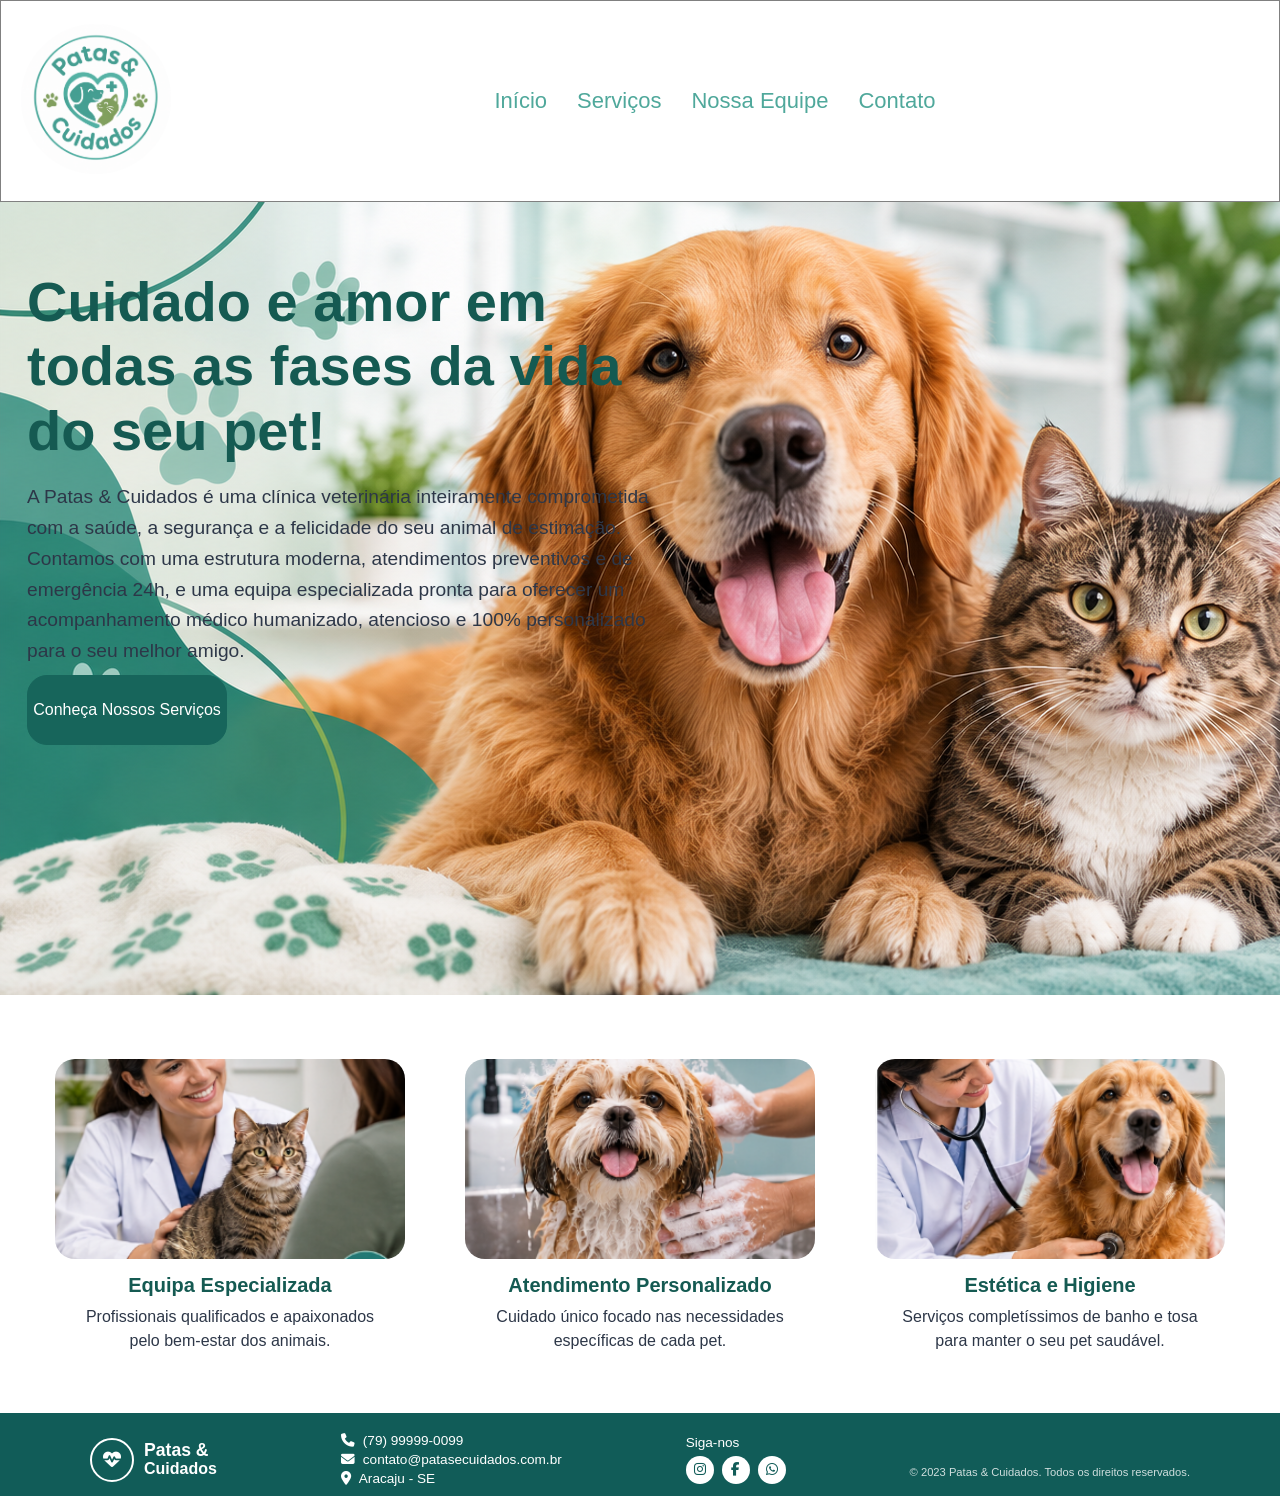
==== index.html @ 7f219e51 "." ====
<!DOCTYPE html>
<html lang="pt-br">

<head>
    <meta charset="UTF-8">
    <meta name="viewport" content="width=device-width, initial-scale=1.0">
    <title>Patas & Cuidados</title>
    <link rel="stylesheet" href="./style.css">
    <script src="./script.js" defer></script>
    <link rel="stylesheet" href="https://cdnjs.cloudflare.com/ajax/libs/font-awesome/6.5.1/css/all.min.css">
</head>

<body>
    <div class="top">
        <div class="logo">
            <img src="./imgs/logo.png" alt="">
        </div>
        <div class="nav">
            <a href="./index.html">Início</a>
            <a href="./services.html">Serviços</a>
            <a href="">Nossa Equipe</a>
            <a href="">Contato</a>
        </div>
        <div></div>
    </div>
    <section class="info">
        <div class="banner">
            <img src="./imgs/banner.png" alt="">
        </div>
        <div class="txt-info">
            <h2>Cuidado e amor em todas as fases da vida do seu pet!</h2>
            <p>A Patas & Cuidados é uma clínica veterinária inteiramente comprometida com a saúde, a segurança e a
                felicidade do seu animal de estimação. Contamos com uma estrutura moderna, atendimentos preventivos e de
                emergência 24h, e uma equipa especializada pronta para oferecer um acompanhamento médico humanizado,
                atencioso e 100% personalizado para o seu melhor amigo.</p>
        </div>
        <div class="button-info">
            <button>Conheça Nossos Serviços</button>
        </div>
        <section class="info-complement">
            <div class="card">
                <img src="./imgs/img3.png" alt="Atendimento clínico para cão">
                <h3>Equipa Especializada</h3>
                <p>Profissionais qualificados e apaixonados pelo bem-estar dos animais.</p>
            </div>

            <div class="card">
                <img src="./imgs/img2.png" alt="Consulta para gato">
                <h3>Atendimento Personalizado</h3>
                <p>Cuidado único focado nas necessidades específicas de cada pet.</p>
            </div>

            <div class="card">
                <img src="./imgs/img1.png" alt="Banho e tosa de cão">
                <h3>Estética e Higiene</h3>
                <p>Serviços completíssimos de banho e tosa para manter o seu pet saudável.</p>
            </div>
        </section>
        <footer class="footer-patas">
            <div class="footer-container">
                <div class="footer-brand">
                    <div class="logo-icon">
                        <i class="fa-solid fa-heart-pulse"></i>
                    </div>
                    <div class="brand-text">
                        <span class="title">Patas &amp;</span>
                        <span class="subtitle">Cuidados</span>
                    </div>
                </div>

                <div class="footer-contact">
                    <p><i class="fa-solid fa-phone"></i> (79) 99999-0099</p>
                    <p><i class="fa-solid fa-envelope"></i> contato@patasecuidados.com.br</p>
                    <p><i class="fa-solid fa-location-dot"></i> Aracaju - SE</p>
                </div>

                <div class="footer-social">
                    <span>Siga-nos</span>
                    <div class="social-icons">
                        <a href="https://www.instagram.com/sua_pagina" target="_blank" rel="noopener noreferrer"
                            aria-label="Instagram">
                            <i class="fa-brands fa-instagram"></i>
                        </a>
                        <a href="https://www.facebook.com/sua_pagina" target="_blank" rel="noopener noreferrer"
                            aria-label="Facebook">
                            <i class="fa-brands fa-facebook-f"></i>
                        </a>
                        <a href="https://wa.me/5579999990099" target="_blank" rel="noopener noreferrer"
                            aria-label="WhatsApp">
                            <i class="fa-brands fa-whatsapp"></i>
                        </a>
                    </div>
                </div>

                <div class="footer-bottom">
                    <p>&copy; 2023 Patas &amp; Cuidados. Todos os direitos reservados.</p>
                </div>
        </footer>
</body>

</html>
---- style.css ----
* {
    padding: 0;
    margin: 0;
    font-family: sans-serif;
}

.top {
    display: flex;
    background-color: #FFFFFF;
    justify-content: space-between;
    align-items: center;
    color: #2D3748;
    min-height: 200px;
    border: 1px solid gray;
}

.logo img {
    width: 150px;
    border-radius: 50%;
    margin-top: 20px;
    margin-left: 20px;
    margin-bottom: 20px;
}

.nav {
    font-size: 22px;
    display: flex;
    gap: 30px;
    text-align: center;
    align-items: center;
    margin-right: 20px;
}

.nav a:hover {
    transform: translateY(-5px);
    transition: 0.5s ease;
    color:#2D3748;
}

.nav a {
    text-decoration: none;
    color: #4FA89B;
}

.banner {
    position: relative;
}

.txt-info {
    position: absolute;
    top: 30vh;
    left: 3vh;
    max-width: 650px;
    display: flex;
    flex-direction: column;
    align-items: flex-start;
}

.txt-info h2 {
    font-size: 3.5rem;
    line-height: 1.15;
    color: #155A52;
    margin-bottom: 1.2rem;
    font-weight: 700;
}

.txt-info p {
    font-size: 1.2rem;
    line-height: 1.6;
    color: #2D3748;
    margin-bottom: 2rem;
}

.button-info {
    position: absolute;
    top: 75vh;
    left: 3vh;
}

.button-info button {
    width: 200px;
    height: 70px;
    border-radius: 20px;
    font-size: 1rem;
    border: 1px solid #17655B;
    background-color: #17655B;
    color: #FFFFFF;
}
.button-info button:hover{
    color: white;
    background-color:#2D3748;
    transform: translateY(-5px);
    transition: 0.3s ease;
}

.info-complement {
    display: flex;
    justify-content: space-between;
    gap: 30px;
    margin: 60px 40px;
}

.card {
    flex: 1;
    display: flex;
    flex-direction: column;
    align-items: center;
    text-align: center;
}

.card img {
    width: 100%;
    max-width: 350px;
    height: 200px;
    object-fit: cover;
    border-radius: 20px;
    margin-bottom: 15px;
}

.card h3 {
    font-size: 1.25rem;
    color: #155A52;
    margin-bottom: 8px;
    font-weight: 700;
}

.card p {
    font-size: 1rem;
    color: #2D3748;
    line-height: 1.5;
    max-width: 300px;
}

.banner2 {
    position: relative;
    width: 100%;
}

.img-banner2 {
    position: relative;
    width: 100%;
}

.img-banner2 img {
    width: 100%;
    display: block;
}

.txt {
    position: absolute;
    top: 30%;
    left: 6%;
    transform: translateY(-50%);
    color: #ffffff;
}

.txt h2 {
    font-size: 2.5rem;
}

.txt span {
    font-size: 1.5rem;
}

.secao-services {
    position: relative;
    max-width: 1000px;
    margin: 40px auto;
    padding: 0 20px;
    text-align: center;
}

.container-services {
    display: flex;
    flex-wrap: wrap;
    justify-content: center;
    gap: 25px;
}

.card-servico {
    border: 1px solid rgb(131, 130, 130);
    border-radius: 20px;
    padding: 15px;
    width: 220px;
    box-shadow: 0 4px 6px rgba(0, 0, 0, 0.05);
    transition: transform 0.2s ease;
    display: flex;
    flex-direction: column;
    align-items: center;
}

.card-servico img {
    width: 220px;
    border-radius: 20px;
}

.card-servico button {
    width: 120px;
    height: 35px;
    background-color: #17655B;
    border: 2px solid #17655B;
    color: white;
    margin-top: 10px;
    border-radius: 20px;
}

.card-servico h3 {
    font-size: 18px;
    margin: 12px 0 6px;
}

.card-servico p {
    font-size: 1.1rem;
    margin: 0;
}
.card-servico span{
    font-weight: bold;
    font-size: 16px;
    margin: 3px;
}


.footer-patas {
    background-color: #115c58;
    color: #ffffff;
    font-family: Arial, sans-serif;
    padding: 20px 20px 10px 20px;
    width: 100%;
    box-sizing: border-box;
}

.footer-container {
    max-width: 1100px;
    margin: 0 auto;
    display: flex;
    justify-content: space-between;
    align-items: center;
    flex-wrap: wrap;
    gap: 20px;
}

.footer-brand {
    display: flex;
    align-items: center;
    gap: 10px;
}

.footer-brand .logo-icon {
    border: 2px solid #ffffff;
    border-radius: 50%;
    width: 40px;
    height: 40px;
    display: flex;
    align-items: center;
    justify-content: center;
    font-size: 18px;
}

.footer-brand .brand-text {
    display: flex;
    flex-direction: column;
    line-height: 1.1;
}

.footer-brand .title {
    font-weight: bold;
    font-size: 1.1rem;
}

.footer-brand .subtitle {
    font-weight: bold;
    font-size: 1rem;
}

.footer-contact {
    display: flex;
    flex-direction: column;
    gap: 4px;
    font-size: 0.85rem;
}

.footer-contact p {
    margin: 0;
    display: flex;
    align-items: center;
    gap: 8px;
}

.footer-social {
    display: flex;
    flex-direction: column;
    gap: 6px;
}

.footer-social span {
    font-size: 0.85rem;
}

.social-icons {
    display: flex;
    gap: 8px;
}

.social-icons a {
    color: #115c58;
    background-color: #ffffff;
    width: 28px;
    height: 28px;
    border-radius: 50%;
    display: flex;
    align-items: center;
    justify-content: center;
    text-decoration: none;
    font-size: 0.85rem;
}

.footer-bottom {
    margin-top: 15px;
    padding-top: 10px;
    text-align: center;
}

.footer-bottom p {
    margin: 0;
    font-size: 0.7rem;
    opacity: 0.8;
}

@media (max-width: 768px) {
    .footer-container {
        flex-direction: column;
        align-items: flex-start;
    }
}
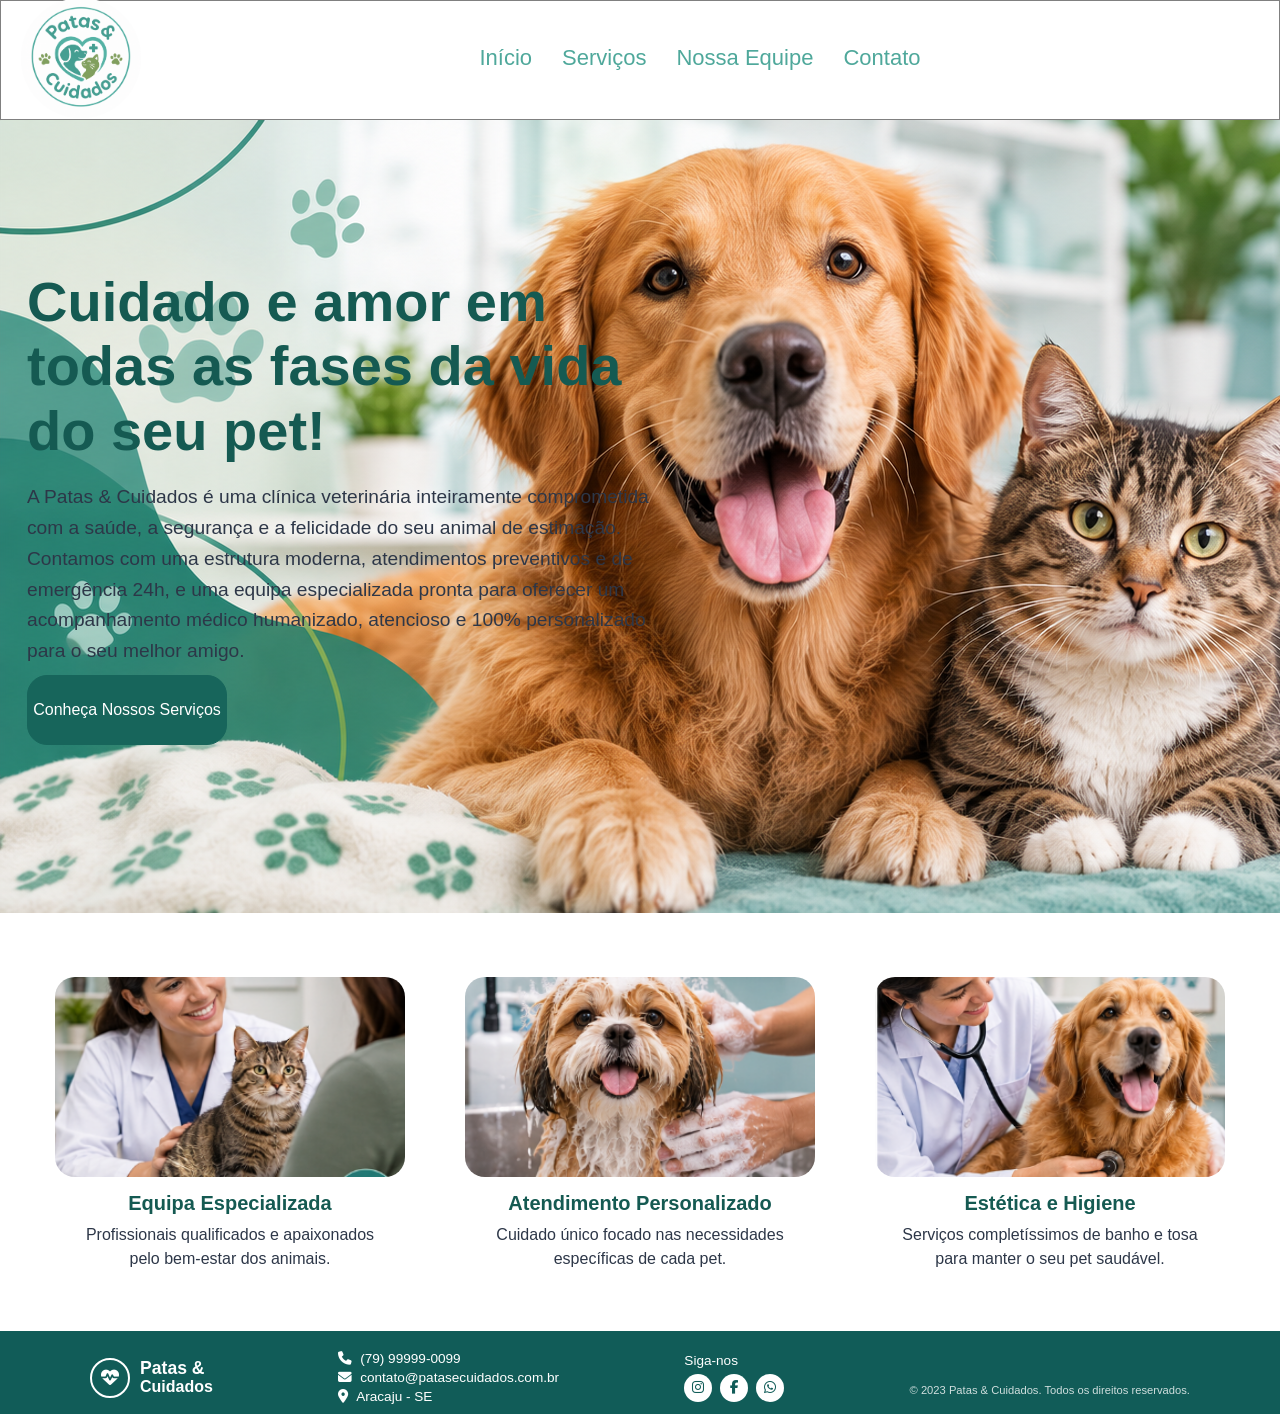
==== commit ced1fd47: "." ====
--- a/index.html
+++ b/index.html
@@ -18,8 +18,8 @@
         <div class="nav">
             <a href="./index.html">Início</a>
             <a href="./services.html">Serviços</a>
-            <a href="">Nossa Equipe</a>
-            <a href="">Contato</a>
+            <a href="./team.html">Nossa Equipe</a>
+            <a href="./contato.html">Contato</a>
         </div>
         <div></div>
     </div>
--- a/style.css
+++ b/style.css
@@ -1,21 +1,28 @@
+/* ==========================================================================
+   1. RESET E ESTILOS GERAIS
+   ========================================================================== */
 * {
     padding: 0;
     margin: 0;
     font-family: sans-serif;
-}
-
+    box-sizing: border-box;
+}
+
+/* ==========================================================================
+   2. CABEÇALHO / NAVEGAÇÃO (.top)
+   ========================================================================== */
 .top {
     display: flex;
     background-color: #FFFFFF;
     justify-content: space-between;
     align-items: center;
     color: #2D3748;
-    min-height: 200px;
+    max-height: 120px;
     border: 1px solid gray;
 }
 
 .logo img {
-    width: 150px;
+    width: 120px;
     border-radius: 50%;
     margin-top: 20px;
     margin-left: 20px;
@@ -31,17 +38,24 @@
     margin-right: 20px;
 }
 
-.nav a:hover {
-    transform: translateY(-5px);
-    transition: 0.5s ease;
-    color:#2D3748;
-}
 
 .nav a {
     text-decoration: none;
     color: #4FA89B;
-}
-
+    position: relative;
+    padding-bottom: 4px;
+    transition: color 0.2s ease;
+}
+
+.nav a:hover {
+    transform: translateY(-5px);
+    transition: 0.2s ease;
+    color: #2D3748;
+}
+
+/* ==========================================================================
+   3. BANNERS & SEÇÃO DE INFORMAÇÕES
+   ========================================================================== */
 .banner {
     position: relative;
 }
@@ -86,9 +100,10 @@
     background-color: #17655B;
     color: #FFFFFF;
 }
-.button-info button:hover{
+
+.button-info button:hover {
     color: white;
-    background-color:#2D3748;
+    background-color: #2D3748;
     transform: translateY(-5px);
     transition: 0.3s ease;
 }
@@ -148,20 +163,25 @@
 
 .txt {
     position: absolute;
-    top: 30%;
+    top: 22%;
     left: 6%;
     transform: translateY(-50%);
     color: #ffffff;
 }
 
 .txt h2 {
-    font-size: 2.5rem;
-}
-
-.txt span {
-    font-size: 1.5rem;
-}
-
+    font-size: 2.3rem;
+    margin-bottom: 9px;
+}
+
+.txt span,
+.txt_team p {
+    font-size: 1.4rem;
+}
+
+/* ==========================================================================
+   4. SEÇÕES DE SERVIÇOS E EQUIPE
+   ========================================================================== */
 .secao-services {
     position: relative;
     max-width: 1000px;
@@ -177,8 +197,23 @@
     gap: 25px;
 }
 
-.card-servico {
-    border: 1px solid rgb(131, 130, 130);
+.secao-team {
+    min-width: 1200px;
+    margin: 40px auto;
+    padding: 0 20px;
+    text-align: center;
+}
+
+.container-team {
+    display: flex;
+    flex-wrap: wrap;
+    justify-content: center;
+    gap: 25px;
+}
+
+.card-servico,
+.card-team {
+    border: 1px solid rgba(0, 0, 0, 0.05);
     border-radius: 20px;
     padding: 15px;
     width: 220px;
@@ -187,6 +222,13 @@
     display: flex;
     flex-direction: column;
     align-items: center;
+}
+
+.card-servico:hover,
+.card-team:hover {
+    border: 2px solid #4FA89B;
+    transition: 0.3s ease;
+    transform: translateY(-5px);
 }
 
 .card-servico img {
@@ -209,17 +251,237 @@
     margin: 12px 0 6px;
 }
 
-.card-servico p {
+.card-servico p,
+.card-team p {
     font-size: 1.1rem;
     margin: 0;
 }
-.card-servico span{
+
+.card-servico span {
     font-weight: bold;
     font-size: 16px;
     margin: 3px;
 }
 
-
+.card-team h3 {
+    margin-bottom: 2px;
+}
+
+.card-team span {
+    margin-bottom: 5px;
+}
+
+.card-team img {
+    border-radius: 20px;
+    width: 180px;
+    height: 55%;
+    margin: 12px;
+}
+
+.function {
+    font-weight: bold;
+    margin-top: 5px;
+}
+
+.txt_team {
+    display: flex;
+    align-items: center;
+    flex-direction: column;
+    justify-content: center;
+    margin-bottom: 10px;
+    margin-top: 10px;
+    margin-right: 84vh;
+}
+
+.txt_team h2 {
+    font-size: 1.9rem;
+    margin-right: 190px;
+    margin-bottom: 4px;
+}
+
+/* ==========================================================================
+   5. PÁGINA DO FORMULÁRIO (CORES E ESPAÇAMENTO REFINADOS)
+   ========================================================================== */
+
+/* Layout principal dividindo formulário (esquerda) e card (direita) */
+.container {
+    display: flex;
+    justify-content: space-between;
+    align-items: flex-start;
+    gap: 40px;
+    margin: 40px auto;
+    max-width: 1100px;
+    padding: 0 20px;
+}
+
+/* Coluna da esquerda (Formulário) */
+.left {
+    flex: 1.4;
+}
+
+.txt-form {
+    margin-bottom: 25px;
+}
+
+.txt-form h2 {
+    color: #1e7e6e;
+    font-size: 1.8rem;
+    font-weight: 700;
+    display: flex;
+    align-items: center;
+    gap: 10px;
+    margin-bottom: 6px;
+}
+
+.txt-form p {
+    color: #666666;
+    font-size: 0.95rem;
+}
+
+/* Formulário e entradas de texto */
+#meu-formulario {
+    display: flex;
+    flex-direction: column;
+    gap: 16px;
+}
+
+.form-group {
+    display: flex;
+    flex-direction: column;
+    text-align: left;
+}
+
+.form-group label {
+    display: block;
+    margin-bottom: 6px;
+    color: #1e7e6e;
+    font-weight: bold;
+    font-size: 0.88rem;
+}
+
+.form-group input[type="text"],
+.form-group input[type="email"],
+.form-group input[type="tel"],
+.form-group select,
+.form-group textarea {
+    background-color: #FFFFFF;
+    border: 1px solid #D1D5DB;
+    color: #2D3748;
+    border-radius: 8px;
+    outline: none;
+    width: 100%;
+    padding: 12px;
+    font-size: 0.9rem;
+    box-sizing: border-box;
+    transition: border-color 0.2s ease, box-shadow 0.2s ease;
+}
+
+.form-group input:focus,
+.form-group select:focus,
+.form-group textarea:focus {
+    border-color: #1e7e6e;
+    box-shadow: 0 0 0 3px rgba(30, 126, 110, 0.15);
+}
+
+.form-group textarea {
+    resize: vertical;
+}
+
+/* Separação dos seletores em duas colunas (Tipo de Animal e Serviço) */
+.form-row {
+    display: flex;
+    gap: 16px;
+}
+
+.form-row .form-group {
+    flex: 1;
+}
+
+/* Botão Enviar Solicitação */
+#meu-formulario button[type="submit"] {
+    background-color: #1e7e6e;
+    color: #FFFFFF;
+    border-radius: 8px;
+    width: 100%;
+    border: none;
+    font-size: 1rem;
+    font-weight: bold;
+    cursor: pointer;
+    transition: background-color 0.2s ease, transform 0.1s ease;
+    padding: 14px;
+    margin-top: 8px;
+    display: flex;
+    align-items: center;
+    justify-content: center;
+    gap: 8px;
+}
+
+#meu-formulario button[type="submit"]:hover {
+    background-color: #166155;
+}
+
+.campos-obrigatorios {
+    font-size: 0.78rem;
+    color: #718096;
+    margin-top: 2px;
+}
+
+/* Coluna da direita (Card de Informações) */
+.right {
+    flex: 1;
+    min-width: 300px;
+}
+
+.info-card {
+    background-color: #e9f7f5;
+    border-radius: 16px;
+    padding: 30px 25px;
+    display: flex;
+    flex-direction: column;
+    gap: 20px;
+    height: 670px;
+    box-sizing: border-box;
+}
+
+.card-header .card-icon {
+    font-size: 2.2rem;
+    color: #1e7e6e;
+}
+
+.card-header h3 {
+    color: #1e7e6e;
+    font-size: 1.5rem;
+    font-weight: bold;
+    margin-top: 12px;
+}
+
+.info-card>p {
+    color: #2D3748;
+    line-height: 1.5;
+    font-size: 0.9rem;
+}
+
+.contact-details p {
+    display: flex;
+    align-items: center;
+    gap: 12px;
+    margin-bottom: 12px;
+    color: #1e7e6e;
+    font-weight: 600;
+    font-size: 0.9rem;
+}
+
+.card-illustration {
+    margin-top: auto;
+    text-align: center;
+    font-size: 4.5rem;
+    color: #1e7e6e;
+    opacity: 0.8;
+}
+
+/* ==========================================================================
+   6. RODAPÉ (.footer-patas)
+   ========================================================================== */
 .footer-patas {
     background-color: #115c58;
     color: #ffffff;
@@ -326,6 +588,7 @@
     opacity: 0.8;
 }
 
+/* RESPONSIVIDADE DO RODAPÉ */
 @media (max-width: 768px) {
     .footer-container {
         flex-direction: column;
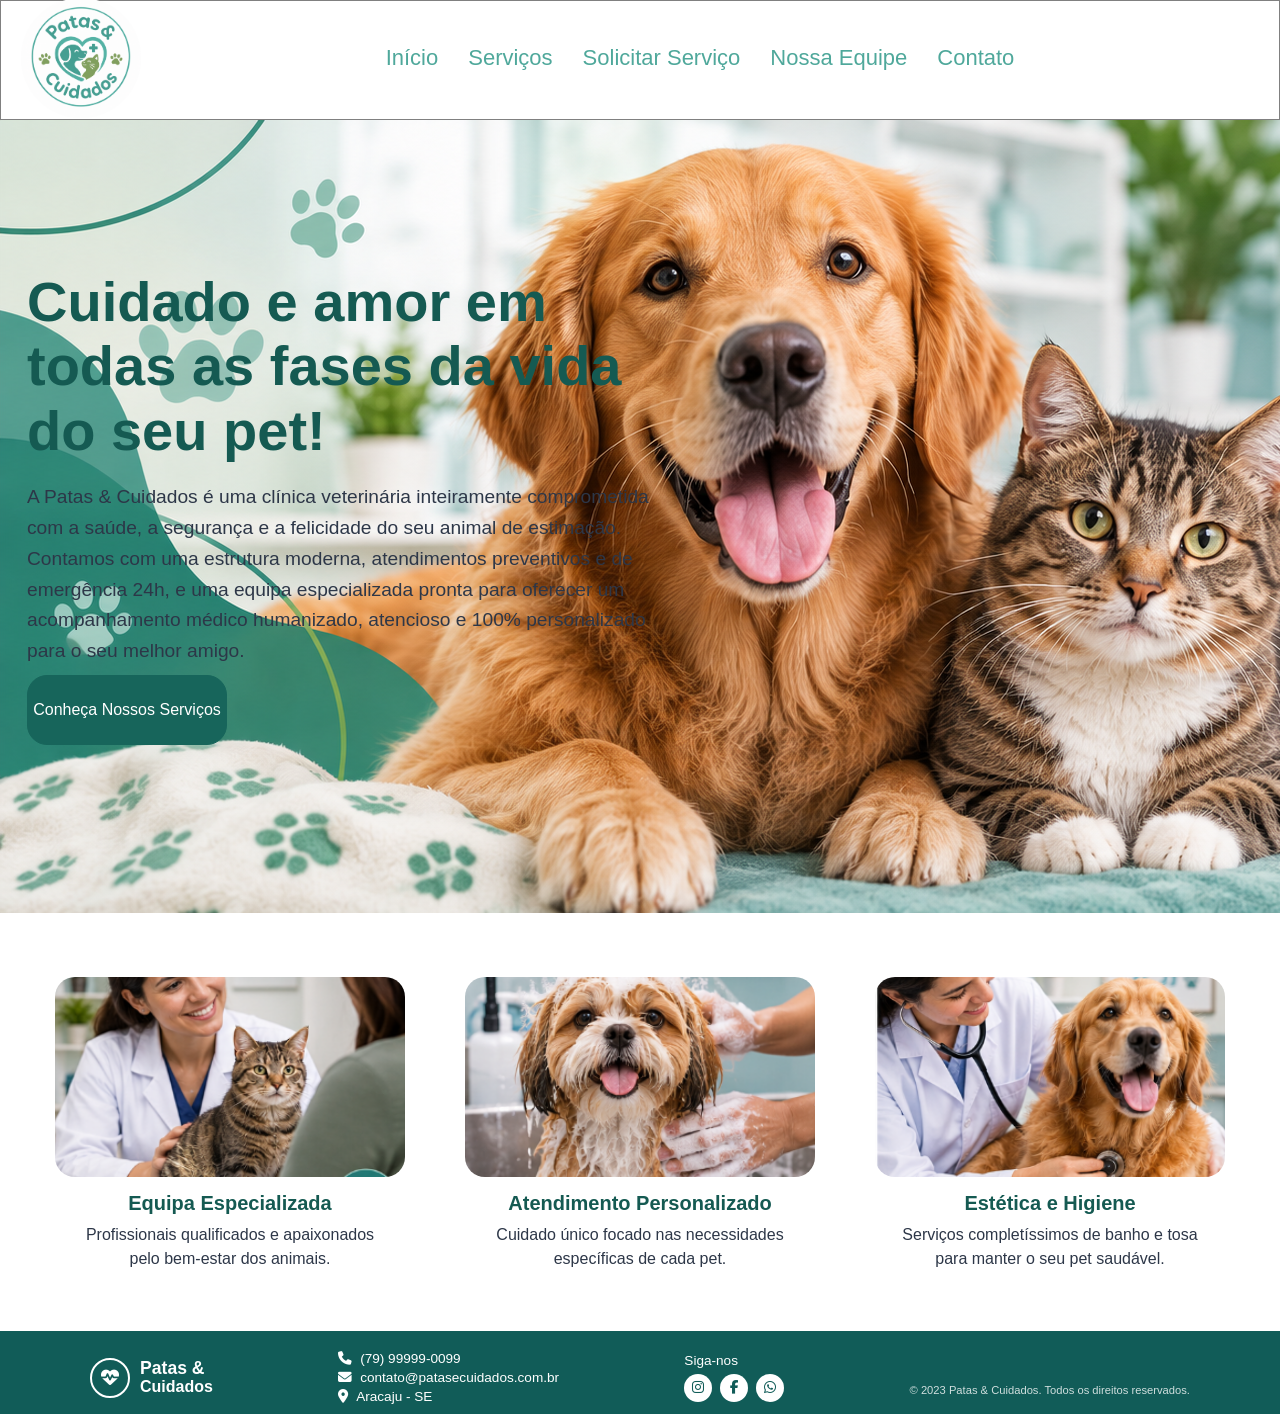
==== commit 25e22316: "." ====
--- a/index.html
+++ b/index.html
@@ -11,13 +11,14 @@
 </head>
 
 <body>
-    <div class="top">
+     <div class="top">
         <div class="logo">
-            <img src="./imgs/logo.png" alt="">
+            <img src="./imgs/logo.png" alt="Patas & Cuidados Logo">
         </div>
         <div class="nav">
             <a href="./index.html">Início</a>
             <a href="./services.html">Serviços</a>
+            <a href="./solicitarservico.html">Solicitar Serviço</a>
             <a href="./team.html">Nossa Equipe</a>
             <a href="./contato.html">Contato</a>
         </div>
--- a/style.css
+++ b/style.css
@@ -184,7 +184,7 @@
    ========================================================================== */
 .secao-services {
     position: relative;
-    max-width: 1000px;
+    max-width: 900px;
     margin: 40px auto;
     padding: 0 20px;
     text-align: center;
@@ -594,4 +594,131 @@
         flex-direction: column;
         align-items: flex-start;
     }
+}
+/* ==========================================================================
+   PÁGINA DE CONFIRMAÇÃO DA SOLICITAÇÃO (SUCESSO)
+   ========================================================================== */
+
+.sucesso-container {
+    display: flex;
+    flex-direction: column;
+    align-items: center;
+    justify-content: center;
+    text-align: center;
+    min-height: 60vh;
+    padding: 60px 20px;
+    background-color: #FFFFFF;
+}
+
+/* Ícone central com pata e check */
+.sucesso-icon-wrapper {
+    position: relative;
+    width: 110px;
+    height: 110px;
+    border: 4px solid #1e7e6e;
+    border-radius: 50%;
+    display: flex;
+    align-items: center;
+    justify-content: center;
+    margin-bottom: 25px;
+}
+
+.sucesso-icon-wrapper .icon-paw {
+    font-size: 50px;
+    color: #1e7e6e;
+}
+
+.sucesso-icon-wrapper .check-badge {
+    position: absolute;
+    bottom: -2px;
+    right: -2px;
+    background-color: #52b788;
+    color: #FFFFFF;
+    width: 36px;
+    height: 36px;
+    border-radius: 50%;
+    display: flex;
+    align-items: center;
+    justify-content: center;
+    font-size: 18px;
+    border: 3px solid #FFFFFF;
+}
+
+/* Título e descrição */
+.sucesso-container h1 {
+    color: #1e7e6e;
+    font-size: 2.2rem;
+    font-weight: 700;
+    margin-bottom: 15px;
+}
+
+.sucesso-container p {
+    color: #555555;
+    font-size: 1.1rem;
+    max-width: 580px;
+    line-height: 1.5;
+    margin-bottom: 35px;
+}
+
+/* Botões */
+.sucesso-buttons {
+    display: flex;
+    gap: 20px;
+    flex-wrap: wrap;
+    justify-content: center;
+}
+
+.sucesso-buttons a {
+    display: inline-flex;
+    align-items: center;
+    gap: 10px;
+    padding: 14px 28px;
+    border-radius: 30px;
+    font-size: 1rem;
+    font-weight: 600;
+    text-decoration: none;
+    transition: all 0.25s ease;
+}
+
+/* Botão Verde Preenchido */
+.btn-primary {
+    background-color: #1e7e6e;
+    color: #FFFFFF;
+    border: 2px solid #1e7e6e;
+}
+
+.btn-primary:hover {
+    background-color: #155A52;
+    border-color: #155A52;
+    transform: translateY(-2px);
+}
+
+/* Botão Contornado */
+.btn-secondary {
+    background-color: transparent;
+    color: #1e7e6e;
+    border: 2px solid #1e7e6e;
+}
+
+.btn-secondary:hover {
+    background-color: #e9f7f5;
+    transform: translateY(-2px);
+}
+
+/* Responsividade simples */
+@media (max-width: 600px) {
+    .sucesso-container h1 {
+        font-size: 1.75rem;
+    }
+
+    .sucesso-buttons {
+        flex-direction: column;
+        width: 100%;
+        max-width: 320px;
+    }
+
+    .sucesso-buttons a {
+        justify-content: center;
+        width: 100%;
+    }
 }
